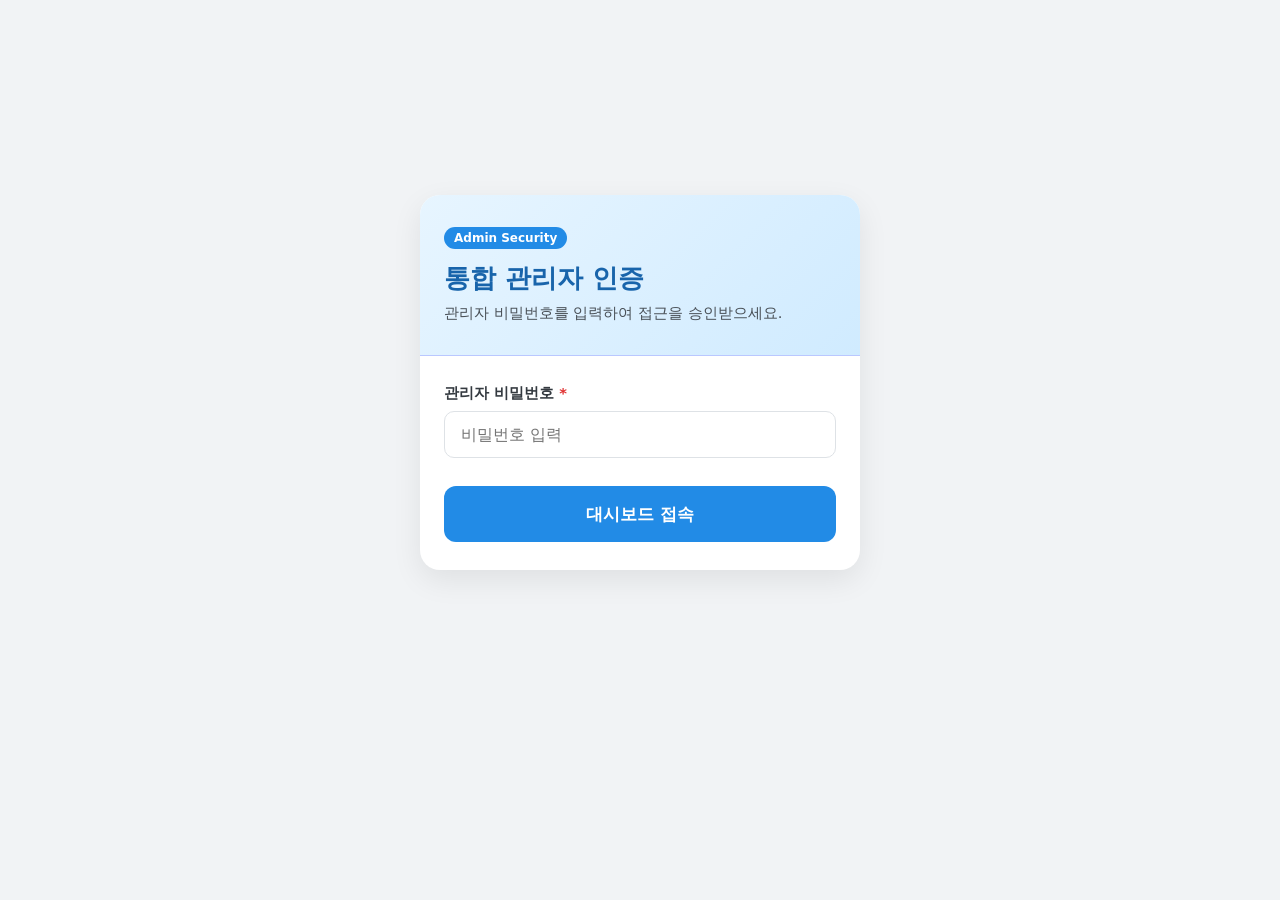
==== admin.html @ 596b9e6c "Update admin.html" ====
<!DOCTYPE html>
<html lang="ko">
<head>
  <meta charset="UTF-8">
  <meta name="viewport" content="width=device-width, initial-scale=1.0">
  <title>축의금 관리 시스템 - 통합 관리자 대시보드</title>
  <link rel="stylesheet" href="style.css">
  <style>
    .admin-lock-wrapper {
      min-height: 85vh;
      display: flex;
      align-items: center;
      justify-content: center;
    }

    /* 관리자 요약 카드 그리드 */
    .admin-stats-grid {
      display: grid;
      grid-template-columns: repeat(auto-fit, minmax(220px, 1fr));
      gap: 16px;
      margin-bottom: 24px;
    }

    .admin-stat-card {
      background: #ffffff;
      padding: 20px;
      border-radius: 12px;
      border: 1px solid #e9ecef;
      box-shadow: 0 2px 8px rgba(0,0,0,0.04);
    }
    .admin-stat-card.groom { border-top: 4px solid #228be6; }
    .admin-stat-card.bride { border-top: 4px solid #e64980; }
    .admin-stat-card.total { border-top: 4px solid #12b886; }
    .admin-stat-card.users { border-top: 4px solid #7950f2; }

    .admin-stat-label { font-size: 0.85rem; color: #868e96; font-weight: 600; margin-bottom: 6px; }
    .admin-stat-value { font-size: 1.5rem; font-weight: 800; color: #212529; }

    /* 상태 뱃지 */
    .badge-status {
      display: inline-block;
      padding: 4px 10px;
      border-radius: 20px;
      font-size: 0.8rem;
      font-weight: 700;
    }
    .badge-status-pending { background-color: #fff3bf; color: #f59f00; }
    .badge-status-approved { background-color: #d3f9d8; color: #2b8a3e; }
    .badge-status-rejected { background-color: #ffe3e3; color: #e03131; }

    /* 서브 탭 스타일 */
    .admin-tab-group {
      display: flex;
      gap: 10px;
      border-bottom: 2px solid #e9ecef;
      margin-bottom: 20px;
    }

    .admin-tab-btn {
      padding: 10px 18px;
      border: none;
      background: transparent;
      font-size: 0.95rem;
      font-weight: 700;
      color: #868e96;
      cursor: pointer;
      border-bottom: 3px solid transparent;
      margin-bottom: -2px;
      transition: all 0.2s;
    }

    .admin-tab-btn.active {
      color: #228be6;
      border-bottom-color: #228be6;
    }

    .btn-approve { background-color: #2b8a3e; color: #fff; border: none; padding: 5px 10px; border-radius: 6px; font-weight: 600; cursor: pointer; }
    .btn-reject { background-color: #e03131; color: #fff; border: none; padding: 5px 10px; border-radius: 6px; font-weight: 600; cursor: pointer; }

    .spin { display: inline-block; animation: spin 0.8s linear infinite; }
    @keyframes spin { 0% { transform: rotate(0deg); } 100% { transform: rotate(360deg); } }

    .table-loading { text-align: center; padding: 36px 0; color: #666; }
    .spinner { display: inline-block; width: 26px; height: 26px; border: 3px solid #e9ecef; border-radius: 50%; border-top-color: #228be6; animation: spin 0.8s linear infinite; margin-bottom: 8px; }
  </style>
</head>
<body>
  <div id="toastContainer" class="toast-container"></div>

  <!-- 1. 관리자 비밀번호 인증 화면 -->
  <div id="adminAuthSection" class="wrapper admin-lock-wrapper">
    <div class="card animate-scale-in">
      <div class="card-hero">
        <span class="hero-badge">Admin Security</span>
        <h1 class="hero-title">통합 관리자 인증</h1>
        <p class="hero-desc">관리자 비밀번호를 입력하여 접근을 승인받으세요.</p>
      </div>
      <div class="card-body">
        <form id="adminLoginForm">
          <div class="form-group">
            <label for="adminPassword">관리자 비밀번호 <span class="required">*</span></label>
            <input type="password" id="adminPassword" placeholder="비밀번호 입력" required autocomplete="current-password">
          </div>
          <button type="submit" id="adminLoginSubmitBtn" class="btn-primary">대시보드 접속</button>
        </form>
      </div>
    </div>
  </div>

  <!-- 2. 관리자 메인 대시보드 -->
  <div id="adminDashboardSection" class="hidden">
    <header class="main-header">
      <div class="header-container">
        <div class="brand">
          <span class="brand-name">통합 관리자 대시보드</span>
        </div>
        <div class="user-profile">
          <span class="user-greeting"><strong>최고 관리자</strong> 세션</span>
          <button type="button" id="adminLogoutBtn" class="btn-logout">로그아웃</button>
        </div>
      </div>
    </header>

    <div class="wrapper">
      <main class="app-content">

        <!-- 요약 통계 카드 -->
        <div class="admin-stats-grid animate-fade-in-up">
          <div class="admin-stat-card groom">
            <div class="admin-stat-label">신랑측 총 축의금</div>
            <div class="admin-stat-value" id="statGroomTotal">0원</div>
          </div>
          <div class="admin-stat-card bride">
            <div class="admin-stat-label">신부측 총 축의금</div>
            <div class="admin-stat-value" id="statBrideTotal">0원</div>
          </div>
          <div class="admin-stat-card total">
            <div class="admin-stat-label">전체 합계 금액</div>
            <div class="admin-stat-value" id="statAllTotal">0원</div>
          </div>
          <div class="admin-stat-card users">
            <div class="admin-stat-label">총 사용자 수</div>
            <div class="admin-stat-value" id="statUserTotal">0명</div>
          </div>
        </div>

        <!-- 데이터 패널 -->
        <section class="dashboard-panel animate-fade-in-up">
          <div class="panel-header flex-between">
            <div>
              <h2 class="panel-title">전체 데이터 조회 및 관리</h2>
              <p class="panel-sub">사용자 상태 관리 및 신랑/신부측 축의금 상세 정보를 확인하세요.</p>
            </div>
            <button type="button" id="refreshAllBtn" class="btn-secondary btn-sm">새로고침</button>
          </div>

          <!-- 탭 메뉴 -->
          <div class="admin-tab-group">
            <button type="button" class="admin-tab-btn active" data-tab="tabUsers">회원 상태 관리</button>
            <button type="button" class="admin-tab-btn" data-tab="tabGroom">신랑측 축의금 리스트</button>
            <button type="button" class="admin-tab-btn" data-tab="tabBride">신부측 축의금 리스트</button>
          </div>

          <!-- TAB 1: 회원 관리 -->
          <div id="tabUsers" class="admin-tab-content">
            <div class="table-responsive">
              <table class="data-table">
                <thead>
                  <tr>
                    <th>구분</th>
                    <th>이름</th>
                    <th>아이디</th>
                    <th>신청일시</th>
                    <th>현재 상태</th>
                    <th class="text-center">상태 변경</th>
                  </tr>
                </thead>
                <tbody id="usersTableBody"></tbody>
              </table>
              <div id="emptyUsersState" class="empty-state hidden">
                <span>등록된 사용자가 없습니다.</span>
              </div>
            </div>
          </div>

          <!-- TAB 2: 신랑측 축의금 -->
          <div id="tabGroom" class="admin-tab-content hidden">
            <div class="table-responsive">
              <table class="data-table">
                <thead>
                  <tr>
                    <th>이름</th>
                    <th>금액</th>
                    <th>비고</th>
                    <th>등록자</th>
                    <th>등록일시</th>
                  </tr>
                </thead>
                <tbody id="groomGiftsTableBody"></tbody>
              </table>
              <div id="emptyGroomState" class="empty-state hidden">
                <span>신랑측 등록 내역이 없습니다.</span>
              </div>
            </div>
          </div>

          <!-- TAB 3: 신부측 축의금 -->
          <div id="tabBride" class="admin-tab-content hidden">
            <div class="table-responsive">
              <table class="data-table">
                <thead>
                  <tr>
                    <th>이름</th>
                    <th>금액</th>
                    <th>비고</th>
                    <th>등록자</th>
                    <th>등록일시</th>
                  </tr>
                </thead>
                <tbody id="brideGiftsTableBody"></tbody>
              </table>
              <div id="emptyBrideState" class="empty-state hidden">
                <span>신부측 등록 내역이 없습니다.</span>
              </div>
            </div>
          </div>

        </section>
      </main>
    </div>
  </div>

  <script>
    const GAS_WEB_APP_URL = "https://script.google.com/macros/s/AKfycbwB46MO3t7uWLvQLGv-HTfkxyX946K0oJUVhvqAQxBPoNoD_78ytz4WBje8U0J66K2S/exec";

    const adminAuthSection = document.getElementById('adminAuthSection');
    const adminDashboardSection = document.getElementById('adminDashboardSection');
    const adminLoginForm = document.getElementById('adminLoginForm');
    const adminPasswordInput = document.getElementById('adminPassword');
    const adminLoginSubmitBtn = document.getElementById('adminLoginSubmitBtn');
    const adminLogoutBtn = document.getElementById('adminLogoutBtn');
    const refreshAllBtn = document.getElementById('refreshAllBtn');
    const toastContainer = document.getElementById('toastContainer');

    // 통계 요소
    const statGroomTotal = document.getElementById('statGroomTotal');
    const statBrideTotal = document.getElementById('statBrideTotal');
    const statAllTotal = document.getElementById('statAllTotal');
    const statUserTotal = document.getElementById('statUserTotal');

    // 테이블 요소
    const usersTableBody = document.getElementById('usersTableBody');
    const emptyUsersState = document.getElementById('emptyUsersState');
    const groomGiftsTableBody = document.getElementById('groomGiftsTableBody');
    const emptyGroomState = document.getElementById('emptyGroomState');
    const brideGiftsTableBody = document.getElementById('brideGiftsTableBody');
    const emptyBrideState = document.getElementById('emptyBrideState');

    document.addEventListener('DOMContentLoaded', () => {
      const savedAdminPw = sessionStorage.getItem('admin_key');
      if (savedAdminPw) {
        showDashboard();
      }
    });

    // 탭 전환 처리
    document.querySelectorAll('.admin-tab-btn').forEach(btn => {
      btn.addEventListener('click', () => {
        document.querySelectorAll('.admin-tab-btn').forEach(b => b.classList.remove('active'));
        document.querySelectorAll('.admin-tab-content').forEach(c => c.classList.add('hidden'));

        btn.classList.add('active');
        const targetTab = document.getElementById(btn.getAttribute('data-tab'));
        if (targetTab) targetTab.classList.remove('hidden');
      });
    });

    // 로그인
    adminLoginForm.addEventListener('submit', async (e) => {
      e.preventDefault();
      const inputPw = adminPasswordInput.value.trim();

      adminLoginSubmitBtn.disabled = true;
      adminLoginSubmitBtn.textContent = "인증 중...";

      try {
        const response = await sendRequest({ action: 'adminLogin', password: inputPw });
        if (response.status === 'success') {
          sessionStorage.setItem('admin_key', inputPw);
          showToast("관리자 인증되었습니다.", "success");
          adminPasswordInput.value = '';
          showDashboard();
        } else {
          showToast(response.message, "error");
          adminPasswordInput.value = '';
          adminPasswordInput.focus();
        }
      } catch (err) {
        showToast("인증 요청 중 오류가 발생했습니다.", "error");
      } finally {
        adminLoginSubmitBtn.disabled = false;
        adminLoginSubmitBtn.textContent = "대시보드 접속";
      }
    });

    // 로그아웃
    adminLogoutBtn.addEventListener('click', () => {
      sessionStorage.removeItem('admin_key');
      adminDashboardSection.classList.add('hidden');
      adminAuthSection.classList.remove('hidden');
      showToast("관리자 세션이 종료되었습니다.", "success");
    });

    function showDashboard() {
      adminAuthSection.classList.add('hidden');
      adminDashboardSection.classList.remove('hidden');
      loadAllDashboardData();
    }

    // 전체 데이터 새로고침
    refreshAllBtn.addEventListener('click', async () => {
      refreshAllBtn.disabled = true;
      refreshAllBtn.textContent = "새로고침 중..";

      await loadAllDashboardData();

      refreshAllBtn.textContent = "전체 새로고침";
      refreshAllBtn.disabled = false;
      showToast("모든 데이터가 새로고침되었습니다.", "success");
    });

    async function loadAllDashboardData() {
      await Promise.all([loadUsersData(), loadGiftsData()]);
    }

    // 1. 회원 목록 조회
    async function loadUsersData() {
      usersTableBody.innerHTML = `<tr><td colspan="6" class="table-loading"><div class="spinner"></div><div>회원 목록 불러오는 중...</div></td></tr>`;
      emptyUsersState.classList.add('hidden');

      const adminKey = sessionStorage.getItem('admin_key');
      try {
        const res = await sendRequest({ action: 'getAllUsersAdmin', adminPassword: adminKey });
        if (res.status === 'success') {
          renderUsersTable(res.users || []);
        } else {
          showToast(res.message, "error");
          if (res.message.includes("권한")) adminLogoutBtn.click();
        }
      } catch (err) {
        showToast("회원 목록 로딩 실패", "error");
      }
    }

    function renderUsersTable(users) {
      usersTableBody.innerHTML = '';
      statUserTotal.textContent = `${users.length}명`;

      if (users.length === 0) {
        emptyUsersState.classList.remove('hidden');
        return;
      }
      emptyUsersState.classList.add('hidden');

      users.forEach(user => {
        const tr = document.createElement('tr');
        
        let statusBadgeClass = 'badge-status-pending';
        if (user.status === '승인') statusBadgeClass = 'badge-status-approved';
        if (user.status === '거절') statusBadgeClass = 'badge-status-rejected';

        tr.innerHTML = `
          <td><span class="badge-target ${user.side === '신랑' ? 'badge-groom' : 'badge-bride'}">${escapeHtml(user.side)}측</span></td>
          <td><strong>${escapeHtml(user.name)}</strong></td>
          <td>${escapeHtml(user.id)}</td>
          <td><small class="text-muted">${user.timestamp || '-'}</small></td>
          <td><span class="badge-status ${statusBadgeClass}">${escapeHtml(user.status)}</span></td>
          <td class="text-center">
            <div class="action-btns">
              ${user.status !== '승인' ? `<button type="button" class="btn-approve">승인</button>` : ''}
              ${user.status !== '거절' ? `<button type="button" class="btn-reject">거절</button>` : ''}
            </div>
          </td>
        `;

        const approveBtn = tr.querySelector('.btn-approve');
        const rejectBtn = tr.querySelector('.btn-reject');

        if (approveBtn) approveBtn.addEventListener('click', () => processApproval(user.id, 'approve'));
        if (rejectBtn) rejectBtn.addEventListener('click', () => processApproval(user.id, 'reject'));

        usersTableBody.appendChild(tr);
      });
    }

    // 2. 신랑/신부 축의금 전체 및 상세 리스트 조회
    async function loadGiftsData() {
      groomGiftsTableBody.innerHTML = `<tr><td colspan="5" class="table-loading"><div class="spinner"></div><div>신랑측 내역 불러오는 중...</div></td></tr>`;
      brideGiftsTableBody.innerHTML = `<tr><td colspan="5" class="table-loading"><div class="spinner"></div><div>신부측 내역 불러오는 중...</div></td></tr>`;

      const adminKey = sessionStorage.getItem('admin_key');
      try {
        const res = await sendRequest({ action: 'getAllGiftsAdmin', adminPassword: adminKey });
        if (res.status === 'success') {
          // 총액 통계 반영
          statGroomTotal.textContent = `${res.groomTotal.toLocaleString()}원`;
          statBrideTotal.textContent = `${res.brideTotal.toLocaleString()}원`;
          statAllTotal.textContent = `${(res.groomTotal + res.brideTotal).toLocaleString()}원`;

          renderGiftsTable(groomGiftsTableBody, emptyGroomState, res.groomGifts || []);
          renderGiftsTable(brideGiftsTableBody, emptyBrideState, res.brideGifts || []);
        } else {
          showToast(res.message, "error");
        }
      } catch (err) {
        showToast("축의금 데이터 로딩 실패", "error");
      }
    }

    function renderGiftsTable(tbody, emptyEl, gifts) {
      tbody.innerHTML = '';
      if (gifts.length === 0) {
        emptyEl.classList.remove('hidden');
        return;
      }
      emptyEl.classList.add('hidden');

      gifts.forEach(gift => {
        const tr = document.createElement('tr');
        tr.innerHTML = `
          <td><strong>${escapeHtml(gift.name)}</strong></td>
          <td><strong>${Number(gift.amount).toLocaleString()}원</strong></td>
          <td>${escapeHtml(gift.note || '-')}</td>
          <td><small>${escapeHtml(gift.registeredBy)}</small></td>
          <td><small class="text-muted">${gift.timestamp || '-'}</small></td>
        `;
        tbody.appendChild(tr);
      });
    }

    // 회원 승인/거절 상태 변경 처리
    async function processApproval(userId, type) {
      const actionName = type === 'approve' ? '승인' : '거절';
      if (!confirm(`[${userId}] 회원을 ${actionName} 처리하시겠습니까?`)) return;

      const adminKey = sessionStorage.getItem('admin_key');
      try {
        const res = await sendRequest({
          action: 'approveUser',
          adminPassword: adminKey,
          userId: String(userId),
          type: type
        });

        if (res.status === 'success') {
          showToast(`회원이 ${actionName} 되었습니다.`, "success");
          loadUsersData();
        } else {
          showToast(res.message, "error");
        }
      } catch (err) {
        showToast("처리 중 오류가 발생했습니다.", "error");
      }
    }

    async function sendRequest(payload) {
      const response = await fetch(GAS_WEB_APP_URL, {
        method: 'POST',
        headers: { 'Content-Type': 'text/plain;charset=utf-8' },
        body: JSON.stringify(payload)
      });
      return await response.json();
    }

    function showToast(message, type = "success") {
      const toast = document.createElement('div');
      toast.className = `toast ${type === 'error' ? 'toast-error' : ''}`;
      toast.innerHTML = `
        <div class="toast-header">
          <span class="toast-title">${type === 'error' ? '알림' : '성공'}</span>
          <button type="button" class="btn-toast-close">&times;</button>
        </div>
        <div class="toast-body">${message}</div>
      `;

      toastContainer.appendChild(toast);
      toast.querySelector('.btn-toast-close').addEventListener('click', () => toast.remove());
      setTimeout(() => { if (toast.parentNode) toast.remove(); }, 4000);
    }

    function escapeHtml(text) {
      if (text === null || text === undefined) return '';
      return String(text).replace(/&/g, "&amp;").replace(/</g, "&lt;").replace(/>/g, "&gt;");
    }
  </script>
</body>
</html>
---- style.css ----
* {
  box-sizing: border-box;
  margin: 0;
  padding: 0;
  font-family: 'Pretendard', -apple-system, BlinkMacSystemFont, system-ui, Roboto, sans-serif;
}

body {
  background-color: #f1f3f5;
  min-height: 100vh;
  color: #343a40;
}

.wrapper {
  width: 100%;
  max-width: 1080px;
  margin: 0 auto;
  padding: 28px 20px;
  display: flex;
  justify-content: center;
}

.hidden { display: none !important; }

/* 키프레임 애니메이션 */
@keyframes fadeInUp {
  from { opacity: 0; transform: translateY(20px); }
  to { opacity: 1; transform: translateY(0); }
}

@keyframes fadeInDown {
  from { opacity: 0; transform: translateY(-20px); }
  to { opacity: 1; transform: translateY(0); }
}

@keyframes scaleIn {
  from { opacity: 0; transform: scale(0.96); }
  to { opacity: 1; transform: scale(1); }
}

/* 좌우 슬라이드 키프레임 애니메이션 */
@keyframes slideInLeft {
  from { opacity: 0; transform: translateX(-35px); }
  to { opacity: 1; transform: translateX(0); }
}

@keyframes slideInRight {
  from { opacity: 0; transform: translateX(35px); }
  to { opacity: 1; transform: translateX(0); }
}

.animate-fade-in-up { animation: fadeInUp 0.4s cubic-bezier(0.16, 1, 0.3, 1) forwards; }
.animate-fade-in-down { animation: fadeInDown 0.4s cubic-bezier(0.16, 1, 0.3, 1) forwards; }
.animate-scale-in { animation: scaleIn 0.45s cubic-bezier(0.16, 1, 0.3, 1) forwards; }
.animate-slide-in-left { animation: slideInLeft 0.35s cubic-bezier(0.16, 1, 0.3, 1) forwards; }
.animate-slide-in-right { animation: slideInRight 0.35s cubic-bezier(0.16, 1, 0.3, 1) forwards; }

/* 회전 애니메이션 & 로딩 스피너 */
.spin {
  display: inline-block;
  animation: spin 0.8s linear infinite;
}

@keyframes spin {
  0% { transform: rotate(0deg); }
  100% { transform: rotate(360deg); }
}

.table-loading {
  text-align: center;
  padding: 36px 0;
  color: #666;
}

.spinner {
  display: inline-block;
  width: 26px;
  height: 26px;
  border: 3px solid #e9ecef;
  border-radius: 50%;
  border-top-color: #228be6;
  animation: spin 0.8s linear infinite;
  margin-bottom: 8px;
}

/* 헤더 & 유저 측 뱃지 */
.main-header {
  background-color: #ffffff;
  border-bottom: 1px solid #e9ecef;
  box-shadow: 0 2px 8px rgba(0, 0, 0, 0.04);
  position: sticky;
  top: 0;
  z-index: 100;
}

.header-container {
  max-width: 1080px;
  margin: 0 auto;
  padding: 0 20px;
  height: 64px;
  display: flex;
  justify-content: space-between;
  align-items: center;
}

.brand { display: flex; align-items: center; gap: 10px; }
.brand-icon { font-size: 1.5rem; }
.brand-name { font-size: 1.15rem; font-weight: 700; color: #1864ab; }

.nav-tabs { display: flex; gap: 8px; }
.nav-tab {
  background: none;
  border: none;
  padding: 8px 16px;
  border-radius: 8px;
  font-size: 0.95rem;
  font-weight: 600;
  color: #495057;
  cursor: pointer;
  transition: all 0.2s;
}
.nav-tab:hover { background-color: #f8f9fa; color: #228be6; }
.nav-tab.active { background-color: #e7f5ff; color: #1c7ed6; }

.user-profile { display: flex; align-items: center; gap: 16px; }
.user-greeting { font-size: 0.95rem; color: #495057; }
.user-greeting strong { color: #1864ab; }

.user-side-badge {
  display: inline-block;
  padding: 2px 8px;
  border-radius: 12px;
  font-size: 0.78rem;
  font-weight: 700;
  margin: 0 4px;
}
.user-side-badge.groom { background-color: #e7f5ff; color: #1c7ed6; }
.user-side-badge.bride { background-color: #fff0f6; color: #d6336c; }

.btn-logout {
  padding: 6px 14px;
  background-color: #fff5f5;
  color: #e03131;
  border: 1px solid #ffc9c9;
  border-radius: 6px;
  font-weight: 600;
  font-size: 0.85rem;
  cursor: pointer;
}
.btn-logout:hover { background-color: #ffe3e3; }

/* 토스트 팝업 (top: 80px) */
.toast-container {
  position: fixed;
  top: 80px;
  right: 20px;
  z-index: 10000;
  display: flex;
  flex-direction: column;
  gap: 12px;
  max-width: 380px;
  width: calc(100% - 40px);
  pointer-events: none;
}

.toast {
  pointer-events: auto;
  background: #ffffff;
  border-left: 5px solid #228be6;
  padding: 16px;
  border-radius: 12px;
  box-shadow: 0 10px 25px rgba(0, 0, 0, 0.12);
  position: relative;
  animation: slideIn 0.3s cubic-bezier(0.16, 1, 0.3, 1);
  transition: opacity 0.4s ease, transform 0.4s ease;
}

.toast.toast-error { border-left-color: #e03131; }
.toast.fade-out { opacity: 0; transform: translateY(-10px); }

@keyframes slideIn {
  from { opacity: 0; transform: translateX(40px); }
  to { opacity: 1; transform: translateX(0); }
}

.toast-header { display: flex; justify-content: space-between; align-items: center; margin-bottom: 6px; }
.toast-title { font-size: 0.85rem; font-weight: 700; color: #228be6; }
.toast-error .toast-title { color: #e03131; }
.btn-toast-close { background: none; border: none; font-size: 1.2rem; color: #adb5bd; cursor: pointer; }
.toast-body { font-size: 0.92rem; color: #343a40; line-height: 1.4; word-break: keep-all; }
.toast-actions { display: flex; gap: 8px; margin-top: 12px; padding-top: 10px; border-top: 1px solid #f1f3f5; }
.btn-toast-action {
  flex: 1; padding: 6px 0; border: 1px solid #dee2e6; background-color: #f8f9fa;
  border-radius: 6px; font-size: 0.82rem; font-weight: 600; color: #495057; cursor: pointer;
}
.btn-toast-action.btn-delete { color: #e03131; border-color: #ffc9c9; background-color: #fff5f5; }

/* 카드 및 레이아웃 */
.card {
  background-color: #ffffff;
  width: 100%; max-width: 440px;
  border-radius: 20px; box-shadow: 0 10px 30px rgba(0, 0, 0, 0.08); overflow: hidden;
}
.card-hero { background: linear-gradient(135deg, #e7f5ff 0%, #d0ebff 100%); padding: 32px 24px; border-bottom: 1px solid #bac8ff; }
.hero-badge { display: inline-block; background-color: #228be6; color: #ffffff; font-size: 0.75rem; font-weight: 700; padding: 4px 10px; border-radius: 20px; margin-bottom: 12px; }
.hero-title { color: #1864ab; font-size: 1.6rem; font-weight: 700; margin-bottom: 8px; }
.hero-desc { color: #495057; font-size: 0.92rem; }
.card-body { padding: 28px 24px; }
.auth-title { font-size: 1.25rem; font-weight: 700; margin-bottom: 20px; }
.auth-footer { margin-top: 20px; padding-top: 16px; border-top: 1px solid #f1f3f5; text-align: center; font-size: 0.9rem; }
.btn-text-link { background: none; border: none; color: #228be6; font-weight: 700; cursor: pointer; margin-left: 6px; text-decoration: underline; }

.app-content { width: 100%; display: flex; flex-direction: column; gap: 24px; }
.dashboard-panel { background-color: #ffffff; border-radius: 18px; padding: 36px 32px; box-shadow: 0 4px 20px rgba(0, 0, 0, 0.04); border: 1px solid #e9ecef; }
.register-container { max-width: 680px; width: 100%; margin: 0 auto; }
.panel-header { margin-bottom: 24px; }
.panel-header.flex-between { display: flex; justify-content: space-between; align-items: center; }
.panel-title { font-size: 1.4rem; font-weight: 700; color: #1a1a1a; margin-bottom: 6px; }
.panel-sub { font-size: 0.92rem; color: #868e96; }

/* 2칸 전용 요약 통계 카드 */
.stats-grid-2 {
  display: grid;
  grid-template-columns: repeat(2, 1fr);
  gap: 16px;
  margin-bottom: 24px;
}

@media (max-width: 600px) {
  .stats-grid-2 {
    grid-template-columns: 1fr;
  }
}

.stat-card { background-color: #f8f9fa; padding: 18px 20px; border-radius: 12px; display: flex; flex-direction: column; gap: 6px; border: 1px solid #e9ecef; }
.stat-label { font-size: 0.85rem; font-weight: 600; color: #868e96; }
.stat-value { font-size: 1.4rem; font-weight: 700; color: #212529; }
.stat-groom .stat-value { color: #228be6; }
.stat-bride .stat-value { color: #e83e8c; }

/* 폼 스타일 */
.form-group { margin-bottom: 22px; }
.form-group label, .section-label { display: block; font-size: 0.92rem; font-weight: 600; color: #343a40; margin-bottom: 8px; }
.required { color: #e03131; }

.form-group input, .search-box input {
  width: 100%; padding: 13px 16px; border: 1px solid #dee2e6; border-radius: 10px; font-size: 0.98rem; outline: none; background-color: #ffffff;
}
.form-group input:focus, #note:focus, #editNote:focus { border-color: #228be6; box-shadow: 0 0 0 3px rgba(34, 139, 230, 0.15); }

#note, #editNote { width: 100%; padding: 13px 16px; border: 1px solid #dee2e6; border-radius: 10px; font-size: 0.98rem; outline: none; resize: vertical; min-height: 100px; font-family: inherit; }

.target-selector { display: flex; gap: 12px; }
.radio-label { flex: 1; cursor: pointer; }
.radio-label input[type="radio"] { display: none; }

.btn-radio {
  display: block; text-align: center; padding: 13px 0; background-color: #f1f3f5; border: 1px solid #e9ecef;
  border-radius: 10px; font-weight: 600; font-size: 0.98rem; color: #495057; transition: all 0.2s;
}

.radio-label input[type="radio"]:checked + .btn-radio {
  background-color: #228be6; color: #ffffff; border-color: #228be6; box-shadow: 0 4px 12px rgba(34, 139, 230, 0.25);
}

.quick-amount-group { display: flex; gap: 8px; margin-top: 10px; }
.btn-quick { flex: 1; padding: 11px 0; background-color: #f1f3f5; border: 1px solid #dee2e6; border-radius: 8px; font-size: 0.9rem; font-weight: 600; color: #495057; cursor: pointer; }
.btn-quick:hover { background-color: #e9ecef; }
.btn-reset { width: 100%; margin-top: 8px; padding: 10px 0; background-color: #fff5f5; color: #e03131; border: 1px solid #ffc9c9; border-radius: 8px; font-size: 0.9rem; font-weight: 600; cursor: pointer; }

.btn-primary { width: 100%; padding: 16px; background-color: #228be6; color: white; border: none; border-radius: 12px; font-size: 1.08rem; font-weight: 700; cursor: pointer; transition: background-color 0.2s; margin-top: 6px; }
.btn-primary:hover { background-color: #1c7ed6; }
.btn-secondary { padding: 10px 16px; background-color: #f8f9fa; border: 1px solid #dee2e6; border-radius: 8px; font-weight: 600; color: #495057; cursor: pointer; }
.btn-sm { padding: 8px 14px; font-size: 0.88rem; }

/* 리스트 필터 바 & 테이블 */
.filter-bar { display: flex; justify-content: space-between; gap: 16px; margin-bottom: 20px; flex-wrap: wrap; }
.search-box { flex: 1; min-width: 240px; }
.filter-group { display: flex; align-items: center; gap: 16px; }
.checkbox-label { display: flex; align-items: center; gap: 6px; font-size: 0.9rem; font-weight: 600; color: #495057; cursor: pointer; }

.table-responsive { overflow-x: auto; border: 1px solid #e9ecef; border-radius: 12px; }
.data-table { width: 100%; border-collapse: collapse; text-align: left; font-size: 0.92rem; }
.data-table th { background-color: #f8f9fa; padding: 14px 16px; font-weight: 700; color: #495057; border-bottom: 2px solid #dee2e6; white-space: nowrap; }
.data-table td { padding: 14px 16px; border-bottom: 1px solid #e9ecef; color: #343a40; }
.data-table tbody tr:hover { background-color: #f8f9fa; }

.badge-target { display: inline-block; padding: 4px 10px; border-radius: 12px; font-size: 0.8rem; font-weight: 700; }
.badge-groom { background-color: #e7f5ff; color: #1c7ed6; }
.badge-bride { background-color: #fff0f6; color: #d6336c; }

.action-btns { display: flex; justify-content: center; gap: 6px; }
.btn-tbl-action { padding: 5px 10px; border: 1px solid #dee2e6; background-color: #ffffff; border-radius: 6px; font-size: 0.8rem; font-weight: 600; cursor: pointer; }
.btn-tbl-action.btn-edit:hover { background-color: #e7f5ff; color: #1c7ed6; }
.btn-tbl-action.btn-del { color: #e03131; }
.btn-tbl-action.btn-del:hover { background-color: #fff5f5; }
.text-center { text-align: center; }
.empty-state { padding: 48px; text-align: center; color: #adb5bd; font-size: 0.95rem; }

.modal-overlay { position: fixed; top: 0; left: 0; width: 100%; height: 100%; background-color: rgba(0, 0, 0, 0.4); display: flex; justify-content: center; align-items: center; z-index: 9999; padding: 20px; }
.modal-content { background-color: #ffffff; width: 100%; max-width: 440px; border-radius: 16px; padding: 28px 24px; box-shadow: 0 10px 30px rgba(0, 0, 0, 0.15); }
.modal-header { display: flex; justify-content: space-between; align-items: center; margin-bottom: 20px; }
.btn-close { background: none; border: none; font-size: 1.5rem; cursor: pointer; }
.modal-actions { display: flex; gap: 10px; margin-top: 20px; }
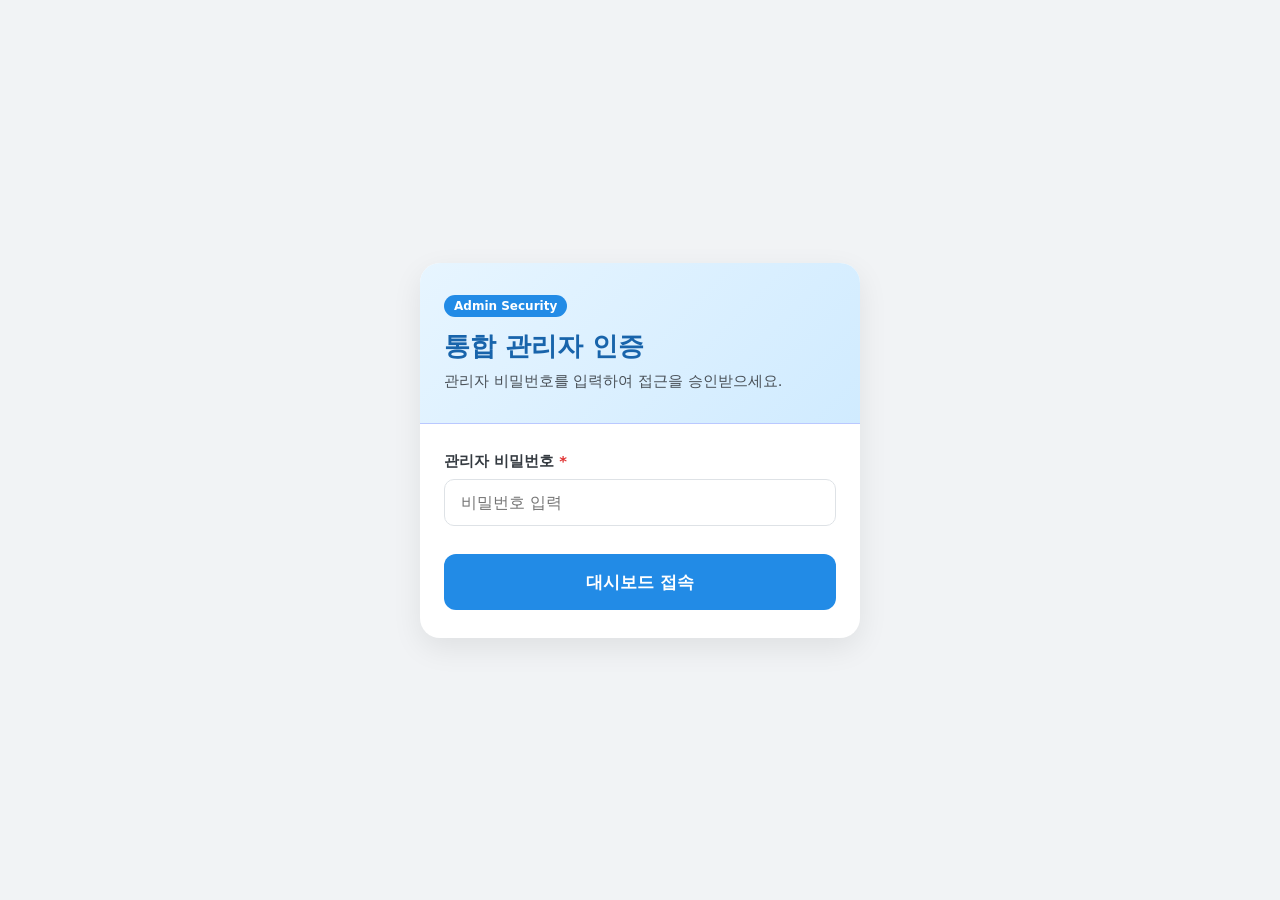
==== commit 23a84658: "Update admin.html" ====
--- a/admin.html
+++ b/admin.html
@@ -76,6 +76,7 @@
 
     .btn-approve { background-color: #2b8a3e; color: #fff; border: none; padding: 5px 10px; border-radius: 6px; font-weight: 600; cursor: pointer; }
     .btn-reject { background-color: #e03131; color: #fff; border: none; padding: 5px 10px; border-radius: 6px; font-weight: 600; cursor: pointer; }
+    .btn-pw-change { background-color: #7950f2; color: #fff; border: none; padding: 5px 10px; border-radius: 6px; font-weight: 600; cursor: pointer; }
 
     .spin { display: inline-block; animation: spin 0.8s linear infinite; }
     @keyframes spin { 0% { transform: rotate(0deg); } 100% { transform: rotate(360deg); } }
@@ -170,9 +171,10 @@
                     <th>구분</th>
                     <th>이름</th>
                     <th>아이디</th>
+                    <th>비밀번호</th>
                     <th>신청일시</th>
                     <th>현재 상태</th>
-                    <th class="text-center">상태 변경</th>
+                    <th class="text-center">상태 / 비밀번호 관리</th>
                   </tr>
                 </thead>
                 <tbody id="usersTableBody"></tbody>
@@ -335,7 +337,7 @@
 
     // 1. 회원 목록 조회
     async function loadUsersData() {
-      usersTableBody.innerHTML = `<tr><td colspan="6" class="table-loading"><div class="spinner"></div><div>회원 목록 불러오는 중...</div></td></tr>`;
+      usersTableBody.innerHTML = `<tr><td colspan="7" class="table-loading"><div class="spinner"></div><div>회원 목록 불러오는 중...</div></td></tr>`;
       emptyUsersState.classList.add('hidden');
 
       const adminKey = sessionStorage.getItem('admin_key');
@@ -373,21 +375,25 @@
           <td><span class="badge-target ${user.side === '신랑' ? 'badge-groom' : 'badge-bride'}">${escapeHtml(user.side)}측</span></td>
           <td><strong>${escapeHtml(user.name)}</strong></td>
           <td>${escapeHtml(user.id)}</td>
+          <td><code>${escapeHtml(user.pw)}</code></td>
           <td><small class="text-muted">${user.timestamp || '-'}</small></td>
           <td><span class="badge-status ${statusBadgeClass}">${escapeHtml(user.status)}</span></td>
           <td class="text-center">
             <div class="action-btns">
               ${user.status !== '승인' ? `<button type="button" class="btn-approve">승인</button>` : ''}
               ${user.status !== '거절' ? `<button type="button" class="btn-reject">거절</button>` : ''}
+              <button type="button" class="btn-pw-change">비번변경</button>
             </div>
           </td>
         `;
 
         const approveBtn = tr.querySelector('.btn-approve');
         const rejectBtn = tr.querySelector('.btn-reject');
+        const changePwBtn = tr.querySelector('.btn-pw-change');
 
         if (approveBtn) approveBtn.addEventListener('click', () => processApproval(user.id, 'approve'));
         if (rejectBtn) rejectBtn.addEventListener('click', () => processApproval(user.id, 'reject'));
+        if (changePwBtn) changePwBtn.addEventListener('click', () => changePassword(user.id));
 
         usersTableBody.appendChild(tr);
       });
@@ -463,6 +469,35 @@
       }
     }
 
+    // 회원 비밀번호 변경 처리
+    async function changePassword(userId) {
+      const newPw = prompt(`[${userId}] 회원의 새 비밀번호를 입력하세요:`);
+      if (newPw === null) return;
+      if (!newPw.trim()) {
+        showToast("비밀번호를 입력해주세요.", "error");
+        return;
+      }
+
+      const adminKey = sessionStorage.getItem('admin_key');
+      try {
+        const res = await sendRequest({
+          action: 'changeUserPasswordAdmin',
+          adminPassword: adminKey,
+          userId: String(userId),
+          newPassword: newPw.trim()
+        });
+
+        if (res.status === 'success') {
+          showToast("비밀번호가 성공적으로 변경되었습니다.", "success");
+          loadUsersData();
+        } else {
+          showToast(res.message, "error");
+        }
+      } catch (err) {
+        showToast("비밀번호 변경 중 오류가 발생했습니다.", "error");
+      }
+    }
+
     async function sendRequest(payload) {
       const response = await fetch(GAS_WEB_APP_URL, {
         method: 'POST',
--- a/style.css
+++ b/style.css
@@ -8,7 +8,10 @@
 body {
   background-color: #f1f3f5;
   min-height: 100vh;
+  min-height: 100dvh; /* 모바일 주소창 높이 대응 */
   color: #343a40;
+  display: flex;
+  flex-direction: column;
 }
 
 .wrapper {
@@ -18,6 +21,8 @@
   padding: 28px 20px;
   display: flex;
   justify-content: center;
+  align-items: center; /* 카드 정중앙 배치를 위한 세로 정렬 */
+  flex: 1; /* 남은 화면 전체 높이 채우기 */
 }
 
 .hidden { display: none !important; }
@@ -101,13 +106,22 @@
   display: flex;
   justify-content: space-between;
   align-items: center;
+  position: relative; /* 탭 정중앙 배치를 위한 기준선 설정 */
 }
 
 .brand { display: flex; align-items: center; gap: 10px; }
 .brand-icon { font-size: 1.5rem; }
 .brand-name { font-size: 1.15rem; font-weight: 700; color: #1864ab; }
 
-.nav-tabs { display: flex; gap: 8px; }
+/* 헤더 중앙 정렬 탭 버튼 */
+.nav-tabs {
+  display: flex;
+  gap: 8px;
+  position: absolute;
+  left: 50%;
+  transform: translateX(-50%);
+}
+
 .nav-tab {
   background: none;
   border: none;
@@ -210,7 +224,15 @@
 .auth-footer { margin-top: 20px; padding-top: 16px; border-top: 1px solid #f1f3f5; text-align: center; font-size: 0.9rem; }
 .btn-text-link { background: none; border: none; color: #228be6; font-weight: 700; cursor: pointer; margin-left: 6px; text-decoration: underline; }
 
-.app-content { width: 100%; display: flex; flex-direction: column; gap: 24px; }
+/* 메인 대시보드 컨텐츠 (로그인 후 상단 정렬) */
+.app-content {
+  width: 100%;
+  display: flex;
+  flex-direction: column;
+  gap: 24px;
+  align-self: flex-start; /* 대시보드는 상단에 붙도록 설정 */
+}
+
 .dashboard-panel { background-color: #ffffff; border-radius: 18px; padding: 36px 32px; box-shadow: 0 4px 20px rgba(0, 0, 0, 0.04); border: 1px solid #e9ecef; }
 .register-container { max-width: 680px; width: 100%; margin: 0 auto; }
 .panel-header { margin-bottom: 24px; }
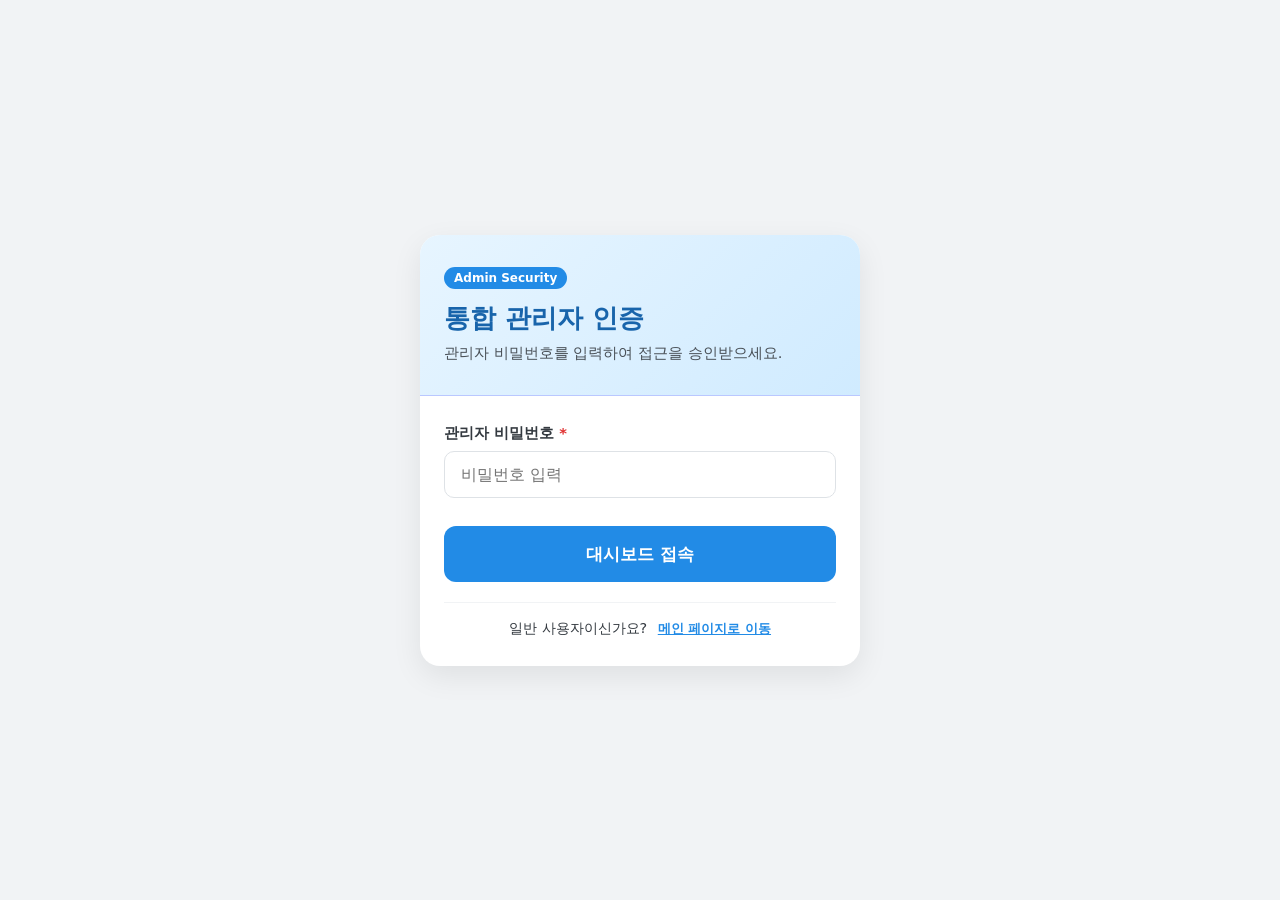
==== commit b1c3b014: "Update admin.html" ====
--- a/admin.html
+++ b/admin.html
@@ -3,7 +3,9 @@
 <head>
   <meta charset="UTF-8">
   <meta name="viewport" content="width=device-width, initial-scale=1.0">
-  <title>축의금 관리 시스템 - 통합 관리자 대시보드</title>
+  <title>축의금 관리 시스템(관리자모드)</title>
+  <!-- Favicon 설정 -->
+  <link rel="icon" type="image/png" href="favi.png">
   <link rel="stylesheet" href="style.css">
   <style>
     .admin-lock-wrapper {
@@ -35,6 +37,7 @@
 
     .admin-stat-label { font-size: 0.85rem; color: #868e96; font-weight: 600; margin-bottom: 6px; }
     .admin-stat-value { font-size: 1.5rem; font-weight: 800; color: #212529; }
+    .admin-stat-sub { font-size: 0.88rem; color: #495057; font-weight: 700; margin-top: 4px; }
 
     /* 상태 뱃지 */
     .badge-status {
@@ -48,12 +51,24 @@
     .badge-status-approved { background-color: #d3f9d8; color: #2b8a3e; }
     .badge-status-rejected { background-color: #ffe3e3; color: #e03131; }
 
+    /* 작업 구분 뱃지 */
+    .badge-action {
+      display: inline-block;
+      padding: 3px 8px;
+      border-radius: 6px;
+      font-size: 0.78rem;
+      font-weight: 700;
+    }
+    .badge-action-edit { background-color: #e7f5ff; color: #1c7ed6; }
+    .badge-action-delete { background-color: #fff5f5; color: #e03131; }
+
     /* 서브 탭 스타일 */
     .admin-tab-group {
       display: flex;
       gap: 10px;
       border-bottom: 2px solid #e9ecef;
       margin-bottom: 20px;
+      overflow-x: auto;
     }
 
     .admin-tab-btn {
@@ -67,6 +82,7 @@
       border-bottom: 3px solid transparent;
       margin-bottom: -2px;
       transition: all 0.2s;
+      white-space: nowrap;
     }
 
     .admin-tab-btn.active {
@@ -103,6 +119,10 @@
             <input type="password" id="adminPassword" placeholder="비밀번호 입력" required autocomplete="current-password">
           </div>
           <button type="submit" id="adminLoginSubmitBtn" class="btn-primary">대시보드 접속</button>
+          <div class="auth-footer">
+            <span>일반 사용자이신가요?</span>
+            <button type="button" id="goToMainBtn" class="btn-text-link" onclick="location.href='index.html'">메인 페이지로 이동</button>
+          </div>
         </form>
       </div>
     </div>
@@ -130,18 +150,22 @@
           <div class="admin-stat-card groom">
             <div class="admin-stat-label">신랑측 총 축의금</div>
             <div class="admin-stat-value" id="statGroomTotal">0원</div>
+            <div class="admin-stat-sub" id="statGroomCount">등록: 0건</div>
           </div>
           <div class="admin-stat-card bride">
             <div class="admin-stat-label">신부측 총 축의금</div>
             <div class="admin-stat-value" id="statBrideTotal">0원</div>
+            <div class="admin-stat-sub" id="statBrideCount">등록: 0건</div>
           </div>
           <div class="admin-stat-card total">
             <div class="admin-stat-label">전체 합계 금액</div>
             <div class="admin-stat-value" id="statAllTotal">0원</div>
+            <div class="admin-stat-sub" id="statAllCount">총 등록: 0건</div>
           </div>
           <div class="admin-stat-card users">
             <div class="admin-stat-label">총 사용자 수</div>
             <div class="admin-stat-value" id="statUserTotal">0명</div>
+            <div class="admin-stat-sub" style="color: #868e96; font-weight: 500;">계정 관리 현황</div>
           </div>
         </div>
 
@@ -150,7 +174,7 @@
           <div class="panel-header flex-between">
             <div>
               <h2 class="panel-title">전체 데이터 조회 및 관리</h2>
-              <p class="panel-sub">사용자 상태 관리 및 신랑/신부측 축의금 상세 정보를 확인하세요.</p>
+              <p class="panel-sub">사용자 상태 관리, 축의금 리스트 및 수정/삭제 이력을 확인하세요.</p>
             </div>
             <button type="button" id="refreshAllBtn" class="btn-secondary btn-sm">새로고침</button>
           </div>
@@ -160,6 +184,7 @@
             <button type="button" class="admin-tab-btn active" data-tab="tabUsers">회원 상태 관리</button>
             <button type="button" class="admin-tab-btn" data-tab="tabGroom">신랑측 축의금 리스트</button>
             <button type="button" class="admin-tab-btn" data-tab="tabBride">신부측 축의금 리스트</button>
+            <button type="button" class="admin-tab-btn" data-tab="tabLogs">변경/삭제 이력</button>
           </div>
 
           <!-- TAB 1: 회원 관리 -->
@@ -227,6 +252,28 @@
             </div>
           </div>
 
+          <!-- TAB 4: 변경/삭제 이력 -->
+          <div id="tabLogs" class="admin-tab-content hidden">
+            <div class="table-responsive">
+              <table class="data-table">
+                <thead>
+                  <tr>
+                    <th>일시</th>
+                    <th>작업자</th>
+                    <th>구분</th>
+                    <th>측</th>
+                    <th>대상자</th>
+                    <th>상세 변경 내역</th>
+                  </tr>
+                </thead>
+                <tbody id="logsTableBody"></tbody>
+              </table>
+              <div id="emptyLogsState" class="empty-state hidden">
+                <span>변경 및 삭제 이력이 없습니다.</span>
+              </div>
+            </div>
+          </div>
+
         </section>
       </main>
     </div>
@@ -246,8 +293,11 @@
 
     // 통계 요소
     const statGroomTotal = document.getElementById('statGroomTotal');
+    const statGroomCount = document.getElementById('statGroomCount');
     const statBrideTotal = document.getElementById('statBrideTotal');
+    const statBrideCount = document.getElementById('statBrideCount');
     const statAllTotal = document.getElementById('statAllTotal');
+    const statAllCount = document.getElementById('statAllCount');
     const statUserTotal = document.getElementById('statUserTotal');
 
     // 테이블 요소
@@ -257,6 +307,8 @@
     const emptyGroomState = document.getElementById('emptyGroomState');
     const brideGiftsTableBody = document.getElementById('brideGiftsTableBody');
     const emptyBrideState = document.getElementById('emptyBrideState');
+    const logsTableBody = document.getElementById('logsTableBody');
+    const emptyLogsState = document.getElementById('emptyLogsState');
 
     document.addEventListener('DOMContentLoaded', () => {
       const savedAdminPw = sessionStorage.getItem('admin_key');
@@ -332,7 +384,7 @@
     });
 
     async function loadAllDashboardData() {
-      await Promise.all([loadUsersData(), loadGiftsData()]);
+      await Promise.all([loadUsersData(), loadGiftsData(), loadLogsData()]);
     }
 
     // 1. 회원 목록 조회
@@ -408,13 +460,24 @@
       try {
         const res = await sendRequest({ action: 'getAllGiftsAdmin', adminPassword: adminKey });
         if (res.status === 'success') {
-          // 총액 통계 반영
+          const groomGifts = res.groomGifts || [];
+          const brideGifts = res.brideGifts || [];
+          
+          const groomCount = res.groomCount !== undefined ? res.groomCount : groomGifts.length;
+          const brideCount = res.brideCount !== undefined ? res.brideCount : brideGifts.length;
+          const totalCount = res.allCount !== undefined ? res.allCount : (groomCount + brideCount);
+
           statGroomTotal.textContent = `${res.groomTotal.toLocaleString()}원`;
+          statGroomCount.textContent = `등록: ${groomCount.toLocaleString()}건`;
+
           statBrideTotal.textContent = `${res.brideTotal.toLocaleString()}원`;
+          statBrideCount.textContent = `등록: ${brideCount.toLocaleString()}건`;
+
           statAllTotal.textContent = `${(res.groomTotal + res.brideTotal).toLocaleString()}원`;
-
-          renderGiftsTable(groomGiftsTableBody, emptyGroomState, res.groomGifts || []);
-          renderGiftsTable(brideGiftsTableBody, emptyBrideState, res.brideGifts || []);
+          statAllCount.textContent = `총 등록: ${totalCount.toLocaleString()}건`;
+
+          renderGiftsTable(groomGiftsTableBody, emptyGroomState, groomGifts);
+          renderGiftsTable(brideGiftsTableBody, emptyBrideState, brideGifts);
         } else {
           showToast(res.message, "error");
         }
@@ -444,6 +507,48 @@
       });
     }
 
+    // 3. 변경/삭제 이력(LOGS) 조회
+    async function loadLogsData() {
+      logsTableBody.innerHTML = `<tr><td colspan="6" class="table-loading"><div class="spinner"></div><div>이력 불러오는 중...</div></td></tr>`;
+      emptyLogsState.classList.add('hidden');
+
+      const adminKey = sessionStorage.getItem('admin_key');
+      try {
+        const res = await sendRequest({ action: 'getAllLogsAdmin', adminPassword: adminKey });
+        if (res.status === 'success') {
+          renderLogsTable(res.logs || []);
+        } else {
+          showToast(res.message, "error");
+        }
+      } catch (err) {
+        showToast("이력 데이터 로딩 실패", "error");
+      }
+    }
+
+    function renderLogsTable(logs) {
+      logsTableBody.innerHTML = '';
+      if (logs.length === 0) {
+        emptyLogsState.classList.remove('hidden');
+        return;
+      }
+      emptyLogsState.classList.add('hidden');
+
+      logs.forEach(log => {
+        const tr = document.createElement('tr');
+        const badgeClass = log.actionType === '수정' ? 'badge-action-edit' : 'badge-action-delete';
+
+        tr.innerHTML = `
+          <td><small class="text-muted">${escapeHtml(log.timestamp)}</small></td>
+          <td><strong>${escapeHtml(log.worker)}</strong></td>
+          <td><span class="badge-action ${badgeClass}">${escapeHtml(log.actionType)}</span></td>
+          <td><span class="badge-target ${log.side === '신랑' ? 'badge-groom' : 'badge-bride'}">${escapeHtml(log.side)}측</span></td>
+          <td><strong>${escapeHtml(log.name)}</strong></td>
+          <td><small style="word-break: break-all;">${escapeHtml(log.details)}</small></td>
+        `;
+        logsTableBody.appendChild(tr);
+      });
+    }
+
     // 회원 승인/거절 상태 변경 처리
     async function processApproval(userId, type) {
       const actionName = type === 'approve' ? '승인' : '거절';
--- a/style.css
+++ b/style.css
@@ -52,6 +52,27 @@
 @keyframes slideInRight {
   from { opacity: 0; transform: translateX(35px); }
   to { opacity: 1; transform: translateX(0); }
+}
+
+/* 금액 가감 시 입력창 효과 애니메이션 */
+@keyframes amountPopUp {
+  0% { transform: scale(1); border-color: #dee2e6; }
+  50% { transform: scale(1.02); border-color: #228be6; box-shadow: 0 0 10px rgba(34, 139, 230, 0.25); }
+  100% { transform: scale(1); border-color: #dee2e6; }
+}
+
+@keyframes amountPopDown {
+  0% { transform: scale(1); border-color: #dee2e6; }
+  50% { transform: scale(0.98); border-color: #e03131; box-shadow: 0 0 10px rgba(224, 49, 49, 0.25); }
+  100% { transform: scale(1); border-color: #dee2e6; }
+}
+
+.amount-up {
+  animation: amountPopUp 0.25s ease-in-out;
+}
+
+.amount-down {
+  animation: amountPopDown 0.25s ease-in-out;
 }
 
 .animate-fade-in-up { animation: fadeInUp 0.4s cubic-bezier(0.16, 1, 0.3, 1) forwards; }
@@ -216,7 +237,24 @@
   border-radius: 20px; box-shadow: 0 10px 30px rgba(0, 0, 0, 0.08); overflow: hidden;
 }
 .card-hero { background: linear-gradient(135deg, #e7f5ff 0%, #d0ebff 100%); padding: 32px 24px; border-bottom: 1px solid #bac8ff; }
-.hero-badge { display: inline-block; background-color: #228be6; color: #ffffff; font-size: 0.75rem; font-weight: 700; padding: 4px 10px; border-radius: 20px; margin-bottom: 12px; }
+
+/* 5초 길게 누르기(Long-Press) 대상 뱃지 스타일 */
+.hero-badge {
+  display: inline-block;
+  background-color: #228be6;
+  color: #ffffff;
+  font-size: 0.75rem;
+  font-weight: 700;
+  padding: 4px 10px;
+  border-radius: 20px;
+  margin-bottom: 12px;
+  user-select: none;
+  -webkit-user-select: none;
+  cursor: pointer;
+  transition: transform 0.15s ease;
+}
+.hero-badge:active { transform: scale(0.95); }
+
 .hero-title { color: #1864ab; font-size: 1.6rem; font-weight: 700; margin-bottom: 8px; }
 .hero-desc { color: #495057; font-size: 0.92rem; }
 .card-body { padding: 28px 24px; }
@@ -267,6 +305,7 @@
 
 .form-group input, .search-box input {
   width: 100%; padding: 13px 16px; border: 1px solid #dee2e6; border-radius: 10px; font-size: 0.98rem; outline: none; background-color: #ffffff;
+  transition: border-color 0.2s, box-shadow 0.2s, transform 0.15s;
 }
 .form-group input:focus, #note:focus, #editNote:focus { border-color: #228be6; box-shadow: 0 0 0 3px rgba(34, 139, 230, 0.15); }
 
@@ -319,8 +358,103 @@
 .text-center { text-align: center; }
 .empty-state { padding: 48px; text-align: center; color: #adb5bd; font-size: 0.95rem; }
 
-.modal-overlay { position: fixed; top: 0; left: 0; width: 100%; height: 100%; background-color: rgba(0, 0, 0, 0.4); display: flex; justify-content: center; align-items: center; z-index: 9999; padding: 20px; }
+/* 모달 레이아웃 */
+.modal-overlay { position: fixed; top: 0; left: 0; width: 100%; height: 100%; background-color: rgba(0, 0, 0, 0.45); display: flex; justify-content: center; align-items: center; z-index: 9999; padding: 20px; }
 .modal-content { background-color: #ffffff; width: 100%; max-width: 440px; border-radius: 16px; padding: 28px 24px; box-shadow: 0 10px 30px rgba(0, 0, 0, 0.15); }
 .modal-header { display: flex; justify-content: space-between; align-items: center; margin-bottom: 20px; }
 .btn-close { background: none; border: none; font-size: 1.5rem; cursor: pointer; }
 .modal-actions { display: flex; gap: 10px; margin-top: 20px; }
+
+/* 튜토리얼 모달 전용 스타일 */
+.tutorial-modal-content {
+  max-width: 520px;
+  padding: 32px 28px;
+  border-radius: 20px;
+}
+
+.tutorial-header {
+  margin-bottom: 22px;
+}
+
+.tutorial-badge {
+  display: inline-block;
+  background-color: #e7f5ff;
+  color: #1c7ed6;
+  font-size: 0.8rem;
+  font-weight: 700;
+  padding: 4px 12px;
+  border-radius: 20px;
+  margin-bottom: 8px;
+}
+
+.tutorial-header h2 {
+  font-size: 1.35rem;
+  font-weight: 800;
+  color: #1a1a1a;
+  margin-bottom: 6px;
+}
+
+.tutorial-header p {
+  font-size: 0.9rem;
+  color: #868e96;
+}
+
+.tutorial-step-list {
+  display: flex;
+  flex-direction: column;
+  gap: 14px;
+  max-height: 380px;
+  overflow-y: auto;
+  padding-right: 4px;
+  margin-bottom: 24px;
+}
+
+.tutorial-step-item {
+  display: flex;
+  align-items: flex-start;
+  gap: 12px;
+  background-color: #f8f9fa;
+  padding: 14px 16px;
+  border-radius: 12px;
+  border: 1px solid #e9ecef;
+}
+
+.step-num {
+  width: 26px;
+  height: 26px;
+  background-color: #228be6;
+  color: white;
+  border-radius: 50%;
+  display: flex;
+  align-items: center;
+  justify-content: center;
+  font-weight: 800;
+  font-size: 0.85rem;
+  flex-shrink: 0;
+  margin-top: 2px;
+}
+
+.step-text {
+  display: flex;
+  flex-direction: column;
+  gap: 3px;
+}
+
+.step-text strong {
+  font-size: 0.95rem;
+  color: #212529;
+}
+
+.step-text span {
+  font-size: 0.86rem;
+  color: #495057;
+  line-height: 1.4;
+}
+
+.tutorial-footer {
+  display: flex;
+  justify-content: space-between;
+  align-items: center;
+  padding-top: 16px;
+  border-top: 1px solid #f1f3f5;
+}
